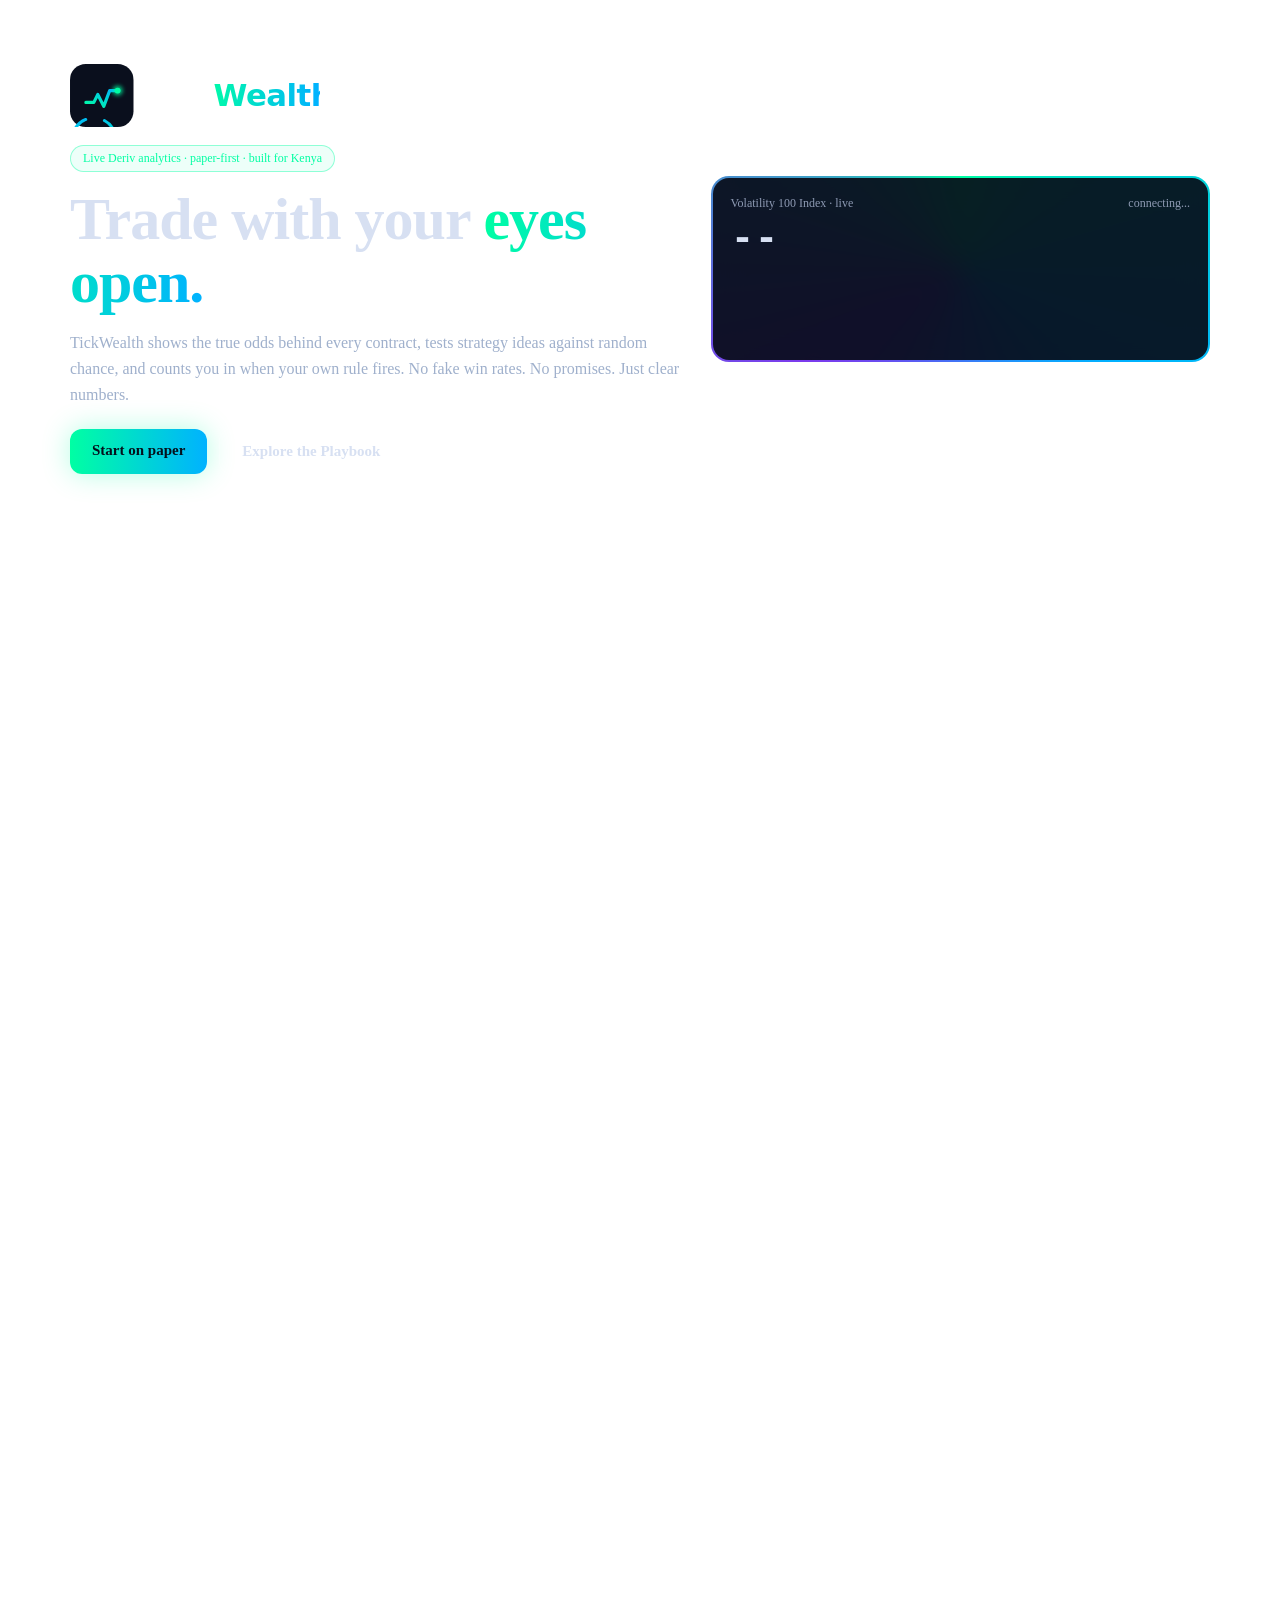
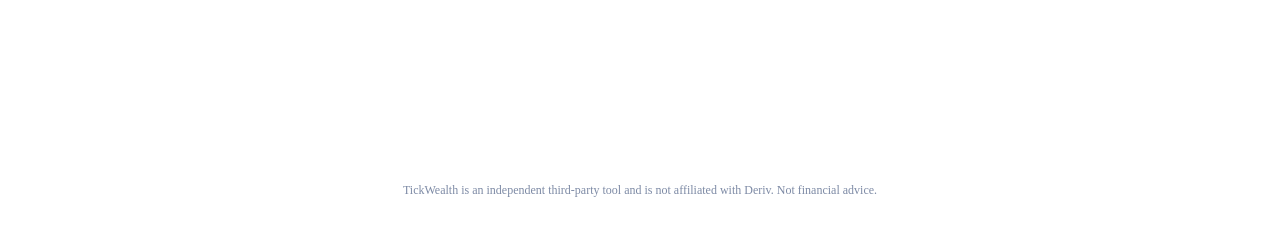
==== index.html @ d08e96c4 "Add files via upload" ====
<!DOCTYPE html>
<html lang="en">
<head>
<meta charset="UTF-8">
<link rel="icon" type="image/svg+xml" href="favicon.svg">
<meta name="viewport" content="width=device-width,initial-scale=1">
<title>TickWealth – Trade with your eyes open</title>
<meta name="description" content="Live Deriv analytics, honest strategy tests and paper-first trading, built for Kenya.">
<link rel="stylesheet" href="core.css">
<style>
.lp{max-width:1140px;margin:0 auto;padding:0 18px 60px;color:#d7e0f2}
.lp h1{font-size:clamp(34px,6vw,60px);line-height:1.05;margin:0 0 14px;letter-spacing:-1px}
.lp h2{font-size:clamp(24px,3.4vw,34px);margin:0 0 8px;letter-spacing:-.5px}
.gr{background:linear-gradient(90deg,#00ffa3,#00b2ff);-webkit-background-clip:text;background-clip:text;color:transparent}
.lp p{color:#9fb0cc;line-height:1.6}
.hero{display:grid;gap:30px;grid-template-columns:1.1fr .9fr;align-items:center;padding:56px 0 40px}
@media(max-width:820px){.hero{grid-template-columns:1fr;padding-top:30px}}
.tag{display:inline-block;padding:5px 12px;border:1px solid rgba(0,255,163,.4);border-radius:99px;color:#00ffa3;font-size:12px;margin-bottom:16px;background:rgba(0,255,163,.07)}
.ctas{display:flex;gap:12px;flex-wrap:wrap;margin-top:22px}
.cta{padding:13px 22px;border-radius:12px;font-weight:700;text-decoration:none;font-size:15px;transition:.2s}
.cta.p{background:linear-gradient(90deg,#00ffa3,#00b2ff);color:#04101c;box-shadow:0 0 28px rgba(0,255,163,.3)}
.cta.s{border:1px solid rgba(255,255,255,.22);color:#d7e0f2;background:rgba(255,255,255,.04)}
.cta:hover{transform:translateY(-2px)}
.live{position:relative;border-radius:18px;padding:2px;background:conic-gradient(from var(--a,0deg),#00ffa3,#00b2ff,#7c3aed,#00ffa3);animation:spin 6s linear infinite}
@property --a{syntax:'<angle>';inherits:false;initial-value:0deg}
@keyframes spin{to{--a:360deg}}
.live>div{border-radius:16px;background:rgba(8,12,24,.92);padding:18px;backdrop-filter:blur(14px)}
.lv-h{display:flex;justify-content:space-between;font-size:12px;color:#8e9ab3}
#lpSpot{font:700 40px ui-monospace,Consolas,monospace;margin:6px 0}#lpSpot.up{color:#00ffa3}#lpSpot.dn{color:#ff3b69}
.dg{display:grid;grid-template-columns:repeat(10,1fr);gap:5px;margin-top:10px}
.dg i{font-style:normal;text-align:center;padding:6px 0;border-radius:8px;border:1px solid rgba(255,255,255,.12);font:12px ui-monospace,monospace;transition:.8s}
.dg i.h{background:rgba(0,255,163,.25);border-color:#00ffa3;box-shadow:0 0 14px #00ffa3;transition:none}
.grid{display:grid;gap:14px;grid-template-columns:repeat(auto-fit,minmax(240px,1fr))}
.gc{display:block;text-decoration:none;color:inherit;padding:18px;border-radius:16px;border:1px solid rgba(255,255,255,.1);background:rgba(255,255,255,.04);backdrop-filter:blur(10px);transition:.25s}
.gc:hover{transform:translateY(-4px);border-color:#00b2ff;box-shadow:0 10px 30px rgba(0,178,255,.18)}
.gc b{display:block;font-size:16px;margin:6px 0 4px;color:#fff}.gc span{font-size:13px;color:#9fb0cc}.gc em{font-style:normal;font-size:22px}
.sec{padding:34px 0}.st{display:grid;gap:14px;grid-template-columns:repeat(auto-fit,minmax(220px,1fr))}
.sn{padding:18px;border-radius:16px;border:1px solid rgba(255,255,255,.1);background:rgba(255,255,255,.04)}
.sn b{display:block;font-size:30px}.stp{counter-reset:s}.stp .sn::before{counter-increment:s;content:"0" counter(s);color:#00b2ff;font:700 13px ui-monospace,monospace}
.risk{border-left:3px solid #ff3b69;padding:12px 16px;background:rgba(255,59,105,.07);border-radius:10px;color:#d7e0f2;font-size:14px}
.rv{opacity:0;transform:translateY(18px);transition:.7s}.rv.in{opacity:1;transform:none}
footer.lpf{text-align:center;color:#7d8aa5;font-size:12px;padding:30px 18px}
</style>
</head>
<body>
<div id="top"></div>
<div id="app">
<main class="lp">
  <section class="hero">
    <div>
      <img src="logo.svg" alt="TickWealth" width="250" height="64" style="display:block;margin-bottom:18px;max-width:100%;height:auto"><span class="tag">Live Deriv analytics · paper-first · built for Kenya</span>
      <h1>Trade with your <span class="gr">eyes open.</span></h1>
      <p>TickWealth shows the true odds behind every contract, tests strategy ideas against random chance, and counts you in when your own rule fires. No fake win rates. No promises. Just clear numbers.</p>
      <div class="ctas"><a class="cta p" href="rise-fall.html">Start on paper</a><a class="cta s" href="playbook.html">Explore the Playbook</a></div>
    </div>
    <div class="live"><div>
      <div class="lv-h"><span id="lpMkt">Volatility 100 Index · live</span><span id="lpSt">connecting...</span></div>
      <div id="lpSpot">--</div>
      <svg id="lpSp" viewBox="0 0 300 60" width="100%" height="60" role="img" aria-label="Live price line"></svg>
      <div class="dg" id="lpDg" aria-label="Last digit"></div>
    </div></div>
  </section>

  <section class="sec rv"><h2>Everything you need, <span class="gr">one terminal</span></h2><p>Every page shares the same live data and the same risk limits.</p>
    <div class="grid">
      <a class="gc" href="rise-fall.html"><em>📈</em><b>Rise / Fall</b><span>Live candles and one-tap trades.</span></a>
      <a class="gc" href="over-under.html"><em>🎯</em><b>Over / Under</b><span>Barrier odds with live payout.</span></a>
      <a class="gc" href="even-odd.html"><em>⚖️</em><b>Even / Odd</b><span>Parity share against the true 50%.</span></a>
      <a class="gc" href="matches-differs.html"><em>🔢</em><b>Matches / Differs</b><span>Digit frequency circles in real time.</span></a>
      <a class="gc" href="analyzer.html"><em>🔬</em><b>Analyzer</b><span>Volatility, streaks and digit heatmaps.</span></a>
      <a class="gc" href="playbook.html"><em>📘</em><b>Playbook</b><span>10 entry rules with a countdown and a random-chance test.</span></a>
      <a class="gc" href="bots-library.html"><em>🤖</em><b>Bots</b><span>Rule-based bots, paper first, with stop-loss.</span></a>
      <a class="gc" href="insight.html"><em>🧪</em><b>Insight Lab</b><span>Randomness tests, an AI Truth Test and a risk simulator.</span></a>
      <a class="gc" href="settings.html"><em>🛡️</em><b>Settings</b><span>Stake, stop-loss and account limits.</span></a>
    </div></section>

  <section class="sec rv"><h2>The <span class="gr">honest</span> difference</h2>
    <div class="st">
      <div class="sn"><b class="gr">True odds</b><p>Every trade shows the real chance of winning and the break-even rate the payout needs.</p></div>
      <div class="sn"><b class="gr">Tested vs chance</b><p>Strategies run against 200 random-entry runs, so luck does not pass for skill.</p></div>
      <div class="sn"><b class="gr">Advisor</b><p>A built-in Advisor gives probabilities and a rule countdown. It never claims to predict the next tick.</p></div>
      <div class="sn"><b class="gr">Risk limits</b><p>Max stake, session stop-loss and a demo-first account check on every trade.</p></div>
    </div></section>

  <section class="sec rv"><h2>How it <span class="gr">works</span></h2>
    <div class="st stp">
      <div class="sn"><p><b style="font-size:16px">Pick a market</b>Any Volatility, Boom or Crash index, streaming live.</p></div>
      <div class="sn"><p><b style="font-size:16px">Read the odds</b>See the true chance, payout and expected result.</p></div>
      <div class="sn"><p><b style="font-size:16px">Arm a rule</b>Choose an entry rule and get a countdown when it fires.</p></div>
      <div class="sn"><p><b style="font-size:16px">Practice first</b>Paper trade, then demo, and only then consider real money.</p></div>
    </div></section>

  <div class="risk rv"><b>Risk warning.</b> Deriv synthetic-index ticks are random. Statistics describe the past and cannot predict the next tick, and trading can lose your whole stake. Only trade money you can afford to lose.</div>
</main>
<footer class="lpf">TickWealth is an independent third-party tool and is not affiliated with Deriv. Not financial advice.</footer>
</div>
<script src="config.js"></script>
<script src="core.js"></script>
<script>
TW.mountTop({active:'index'});
const $=i=>document.getElementById(i), dg=$('lpDg');
for(let i=0;i<10;i++){const e=document.createElement('i');e.textContent=i;dg.appendChild(e)}
function draw(f){
  const p=f.prices.slice(-60);if(p.length<2)return;
  const q=p[p.length-1],up=q>=p[p.length-2],lo=Math.min(...p),r=(Math.max(...p)-lo)||1;
  $('lpSpot').textContent=q.toFixed(f.pip);$('lpSpot').className=up?'up':'dn';
  const pl=document.createElementNS('http://www.w3.org/2000/svg','polyline');
  pl.setAttribute('points',p.map((y,i)=>(i/(p.length-1)*300).toFixed(1)+','+(54-(y-lo)/r*48).toFixed(1)).join(' '));
  pl.setAttribute('fill','none');pl.setAttribute('stroke',up?'#00ffa3':'#ff3b69');pl.setAttribute('stroke-width','2');
  $('lpSp').textContent='';$('lpSp').appendChild(pl);
  dg.querySelectorAll('.h').forEach(x=>x.classList.remove('h'));const d=dg.children[f.digits[f.digits.length-1]];void d.offsetWidth;d.classList.add('h');
}
TW.tickFeed('R_100',{primary:false,count:80,onStatus:s=>{$('lpSt').textContent=s==='live'?'● live':s},onHistory:draw,onTick:draw});
const io=new IntersectionObserver(es=>es.forEach(e=>{if(e.isIntersecting){e.target.classList.add('in');io.unobserve(e.target)}}),{threshold:.12});
document.querySelectorAll('.rv').forEach(e=>io.observe(e));
</script>
</body>
</html>
---- core.css ----
/* Site configuration — edit this file, not the pages. */
window.TW_CONFIG = {
  // Premium bots / M-Pesa. Leave false until you have a real backend (see README.md).
  // While false, every bot is free and no payment UI is shown.
  paymentsEnabled: false,
  mpesaApi: '',            // e.g. 'https://api.yoursite.com'  (must implement POST /stkpush and GET /status — see README)
  priceKES: 1500,
  // AI coach. Leave '' to use the built-in on-device explainer. For full AI answers, run server/ai-proxy.js
  // and put its URL here, e.g. 'https://ai.yoursite.com/ai'. The API key stays on that server.
  aiEndpoint: '',
  freeBots: ['phantom', 'raptor']
};
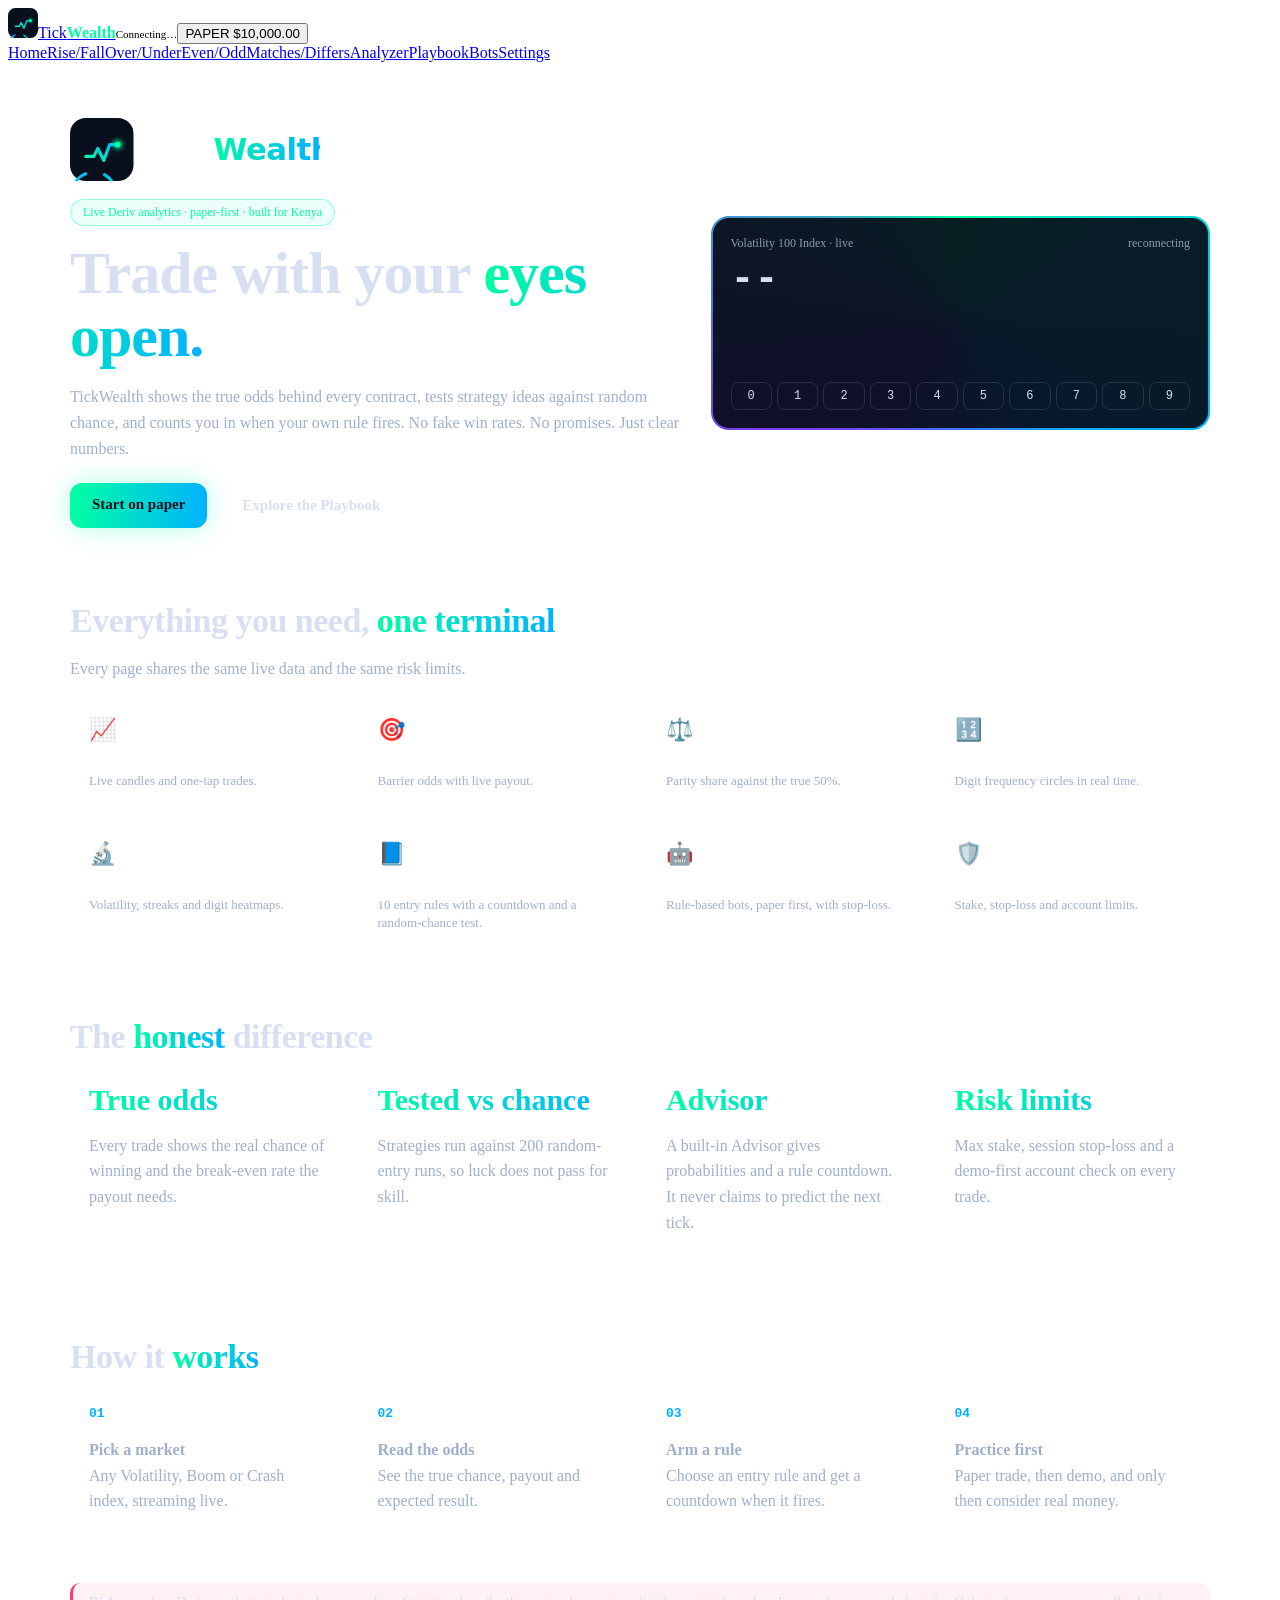
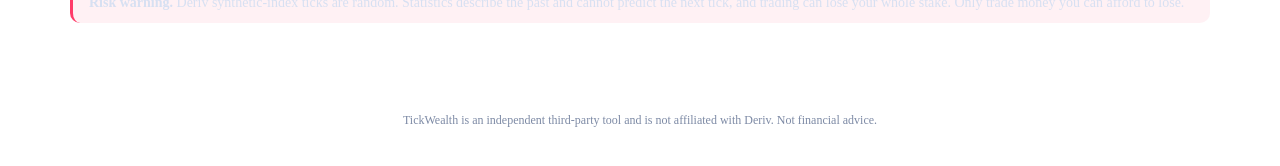
==== commit 32b33780: "Add files via upload" ====
--- a/index.html
+++ b/index.html
@@ -70,7 +70,6 @@
       <a class="gc" href="analyzer.html"><em>🔬</em><b>Analyzer</b><span>Volatility, streaks and digit heatmaps.</span></a>
       <a class="gc" href="playbook.html"><em>📘</em><b>Playbook</b><span>10 entry rules with a countdown and a random-chance test.</span></a>
       <a class="gc" href="bots-library.html"><em>🤖</em><b>Bots</b><span>Rule-based bots, paper first, with stop-loss.</span></a>
-      <a class="gc" href="insight.html"><em>🧪</em><b>Insight Lab</b><span>Randomness tests, an AI Truth Test and a risk simulator.</span></a>
       <a class="gc" href="settings.html"><em>🛡️</em><b>Settings</b><span>Stake, stop-loss and account limits.</span></a>
     </div></section>
 
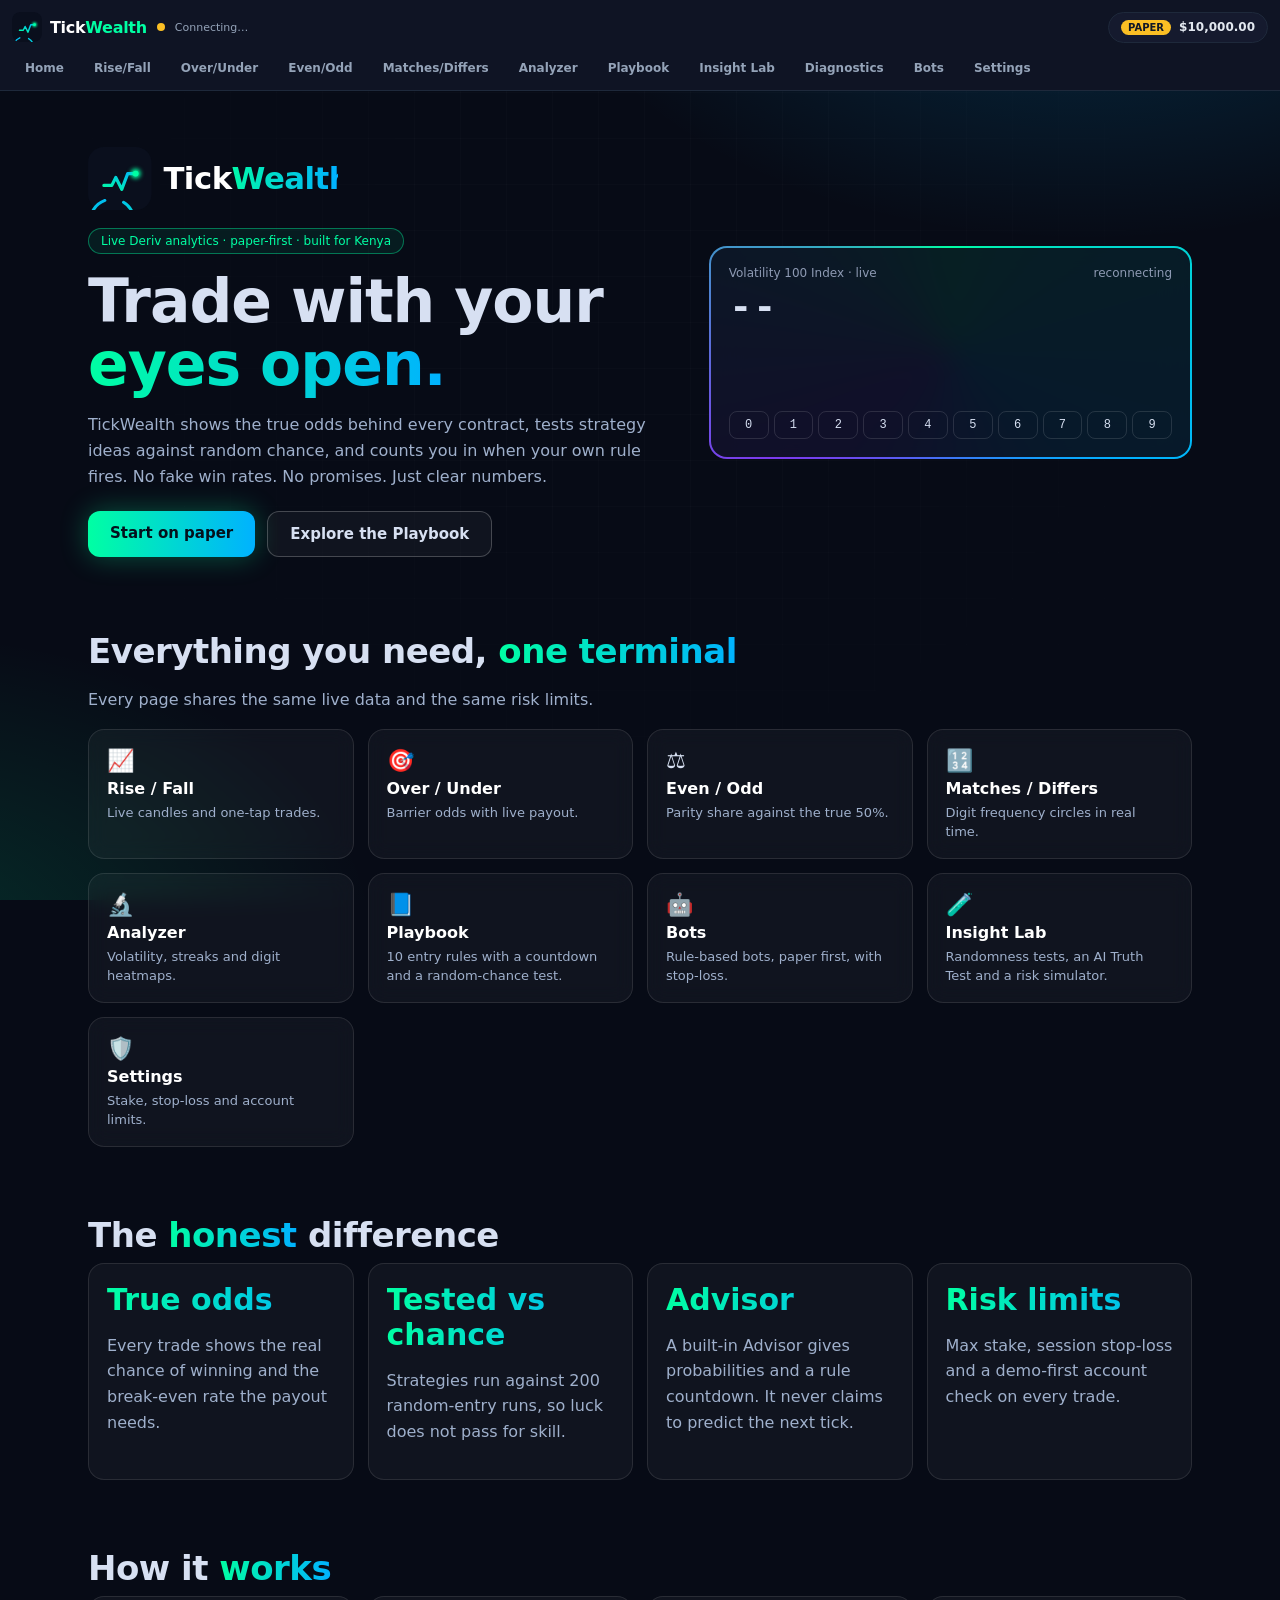
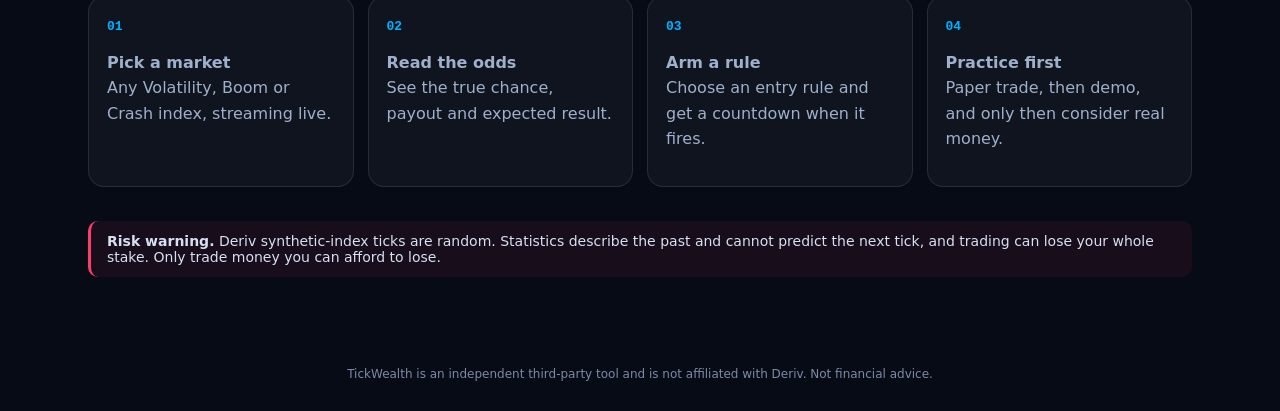
==== commit d885e648: "Add files via upload" ====
--- a/index.html
+++ b/index.html
@@ -70,6 +70,7 @@
       <a class="gc" href="analyzer.html"><em>🔬</em><b>Analyzer</b><span>Volatility, streaks and digit heatmaps.</span></a>
       <a class="gc" href="playbook.html"><em>📘</em><b>Playbook</b><span>10 entry rules with a countdown and a random-chance test.</span></a>
       <a class="gc" href="bots-library.html"><em>🤖</em><b>Bots</b><span>Rule-based bots, paper first, with stop-loss.</span></a>
+      <a class="gc" href="insight.html"><em>🧪</em><b>Insight Lab</b><span>Randomness tests, an AI Truth Test and a risk simulator.</span></a>
       <a class="gc" href="settings.html"><em>🛡️</em><b>Settings</b><span>Stake, stop-loss and account limits.</span></a>
     </div></section>
 
--- a/core.css
+++ b/core.css
@@ -1,12 +1,170 @@
-/* Site configuration — edit this file, not the pages. */
-window.TW_CONFIG = {
-  // Premium bots / M-Pesa. Leave false until you have a real backend (see README.md).
-  // While false, every bot is free and no payment UI is shown.
-  paymentsEnabled: false,
-  mpesaApi: '',            // e.g. 'https://api.yoursite.com'  (must implement POST /stkpush and GET /status — see README)
-  priceKES: 1500,
-  // AI coach. Leave '' to use the built-in on-device explainer. For full AI answers, run server/ai-proxy.js
-  // and put its URL here, e.g. 'https://ai.yoursite.com/ai'. The API key stays on that server.
-  aiEndpoint: '',
-  freeBots: ['phantom', 'raptor']
-};
+:root{--bg:#070a14;--p1:#0f1424;--p2:#151a2e;--line:#1e293b;--tx:#e2e8f0;--mut:#94a3b8;--dim:#64748b;--gold:#fbbf24;--green:#10b981;--red:#ef4444;--violet:#8b5cf6;--cyan:#06b6d4;--acc:#fbbf24;--ink:#111827}
+body.t-green{--acc:#10b981;--ink:#fff}
+body.t-cyan{--acc:#06b6d4;--ink:#fff}
+body.t-violet{--acc:#8b5cf6;--ink:#fff}
+body.t-red{--acc:#ef4444;--ink:#fff}
+body.t-pink{--acc:#ec4899;--ink:#fff}
+*{box-sizing:border-box;font-family:Inter,system-ui,-apple-system,"Segoe UI",Roboto,Arial,sans-serif}
+html,body{margin:0}
+body{background:var(--bg);color:var(--tx);min-height:100vh;-webkit-text-size-adjust:100%}
+a{color:var(--acc)}
+.mut{color:var(--mut)}.dim{color:var(--dim)}.mono{font-family:ui-monospace,SFMono-Regular,Menlo,Consolas,monospace}
+button{font:inherit;cursor:pointer}
+/* top bar */
+.top{position:sticky;top:0;z-index:50;background:var(--p1);border-bottom:1px solid var(--line)}
+.top-row{display:flex;align-items:center;gap:10px;padding:8px 12px;min-height:54px;flex-wrap:wrap}
+.brand{display:flex;align-items:center;gap:8px;text-decoration:none;color:var(--acc);font-weight:800;font-size:14px}
+.brand i{width:28px;height:28px;border-radius:8px;background:linear-gradient(135deg,#fbbf24,#f59e0b);color:#111827;display:grid;place-items:center;font-style:normal;font-weight:800}
+.sel{background:var(--p2);color:var(--tx);border:1px solid var(--line);border-radius:20px;padding:8px 12px;font-size:12px;font-weight:700;max-width:230px}
+.sel:focus{outline:2px solid var(--acc)}
+.spacer{flex:1}
+.pill{display:inline-flex;align-items:center;gap:8px;background:var(--p2);border:1px solid var(--line);color:var(--tx);border-radius:20px;padding:7px 12px;font-size:12px;font-weight:800}
+.pill:hover{border-color:var(--acc)}
+.dot{width:8px;height:8px;border-radius:50%;background:var(--dim);display:inline-block}
+.dot.live{background:var(--green);box-shadow:0 0 8px var(--green)}.dot.connecting,.dot.reconnecting{background:var(--gold)}.dot.offline,.dot.error{background:var(--red)}
+.badge{font-size:10px;font-weight:800;padding:2px 7px;border-radius:10px;background:var(--gold);color:#111827}
+.badge.live{background:var(--red);color:#fff}.badge.demo{background:var(--green);color:#fff}
+.nav{display:flex;gap:4px;overflow-x:auto;padding:0 12px 8px;scrollbar-width:none}
+.nav::-webkit-scrollbar{display:none}
+.nav a{white-space:nowrap;text-decoration:none;color:var(--mut);font-size:12px;font-weight:700;padding:6px 12px;border-radius:16px;border:1px solid transparent}
+.nav a:hover{color:var(--tx)}.nav a.on{background:var(--acc);color:var(--ink)}
+/* layout */
+.layout{display:grid;grid-template-columns:minmax(0,1fr) 370px;min-height:calc(100vh - 100px)}
+.left{padding:14px;background:radial-gradient(900px 500px at 50% -20%,#1a2140 0%,#070a14 60%);min-width:0}
+.side{background:var(--p1);border-left:1px solid var(--line);min-width:0}
+.panel{margin:10px;background:var(--p2);border:1px solid var(--line);border-radius:14px;padding:12px}
+.h{font-size:11px;font-weight:800;color:var(--acc);letter-spacing:.4px}
+.sub{font-size:11px;color:var(--mut);margin-top:4px;line-height:1.5}
+@media(max-width:900px){.layout{grid-template-columns:1fr}.side{border-left:0;border-top:1px solid var(--line)}}
+/* segmented tabs */
+.seg{display:grid;grid-auto-flow:column;grid-auto-columns:1fr;gap:6px;background:var(--p1);border:1px solid var(--line);border-radius:12px;padding:4px;margin-top:8px}
+.seg button{border:0;background:transparent;color:var(--dim);padding:11px 6px;border-radius:9px;font-weight:800;font-size:13px}
+.seg button.active{background:var(--acc);color:var(--ink)}
+.seg button.active.neg{background:var(--red);color:#fff}
+.seg button.active.alt{background:var(--violet);color:#fff}
+/* digit circles */
+.d-grid{display:grid;grid-template-columns:repeat(5,1fr);gap:14px;margin-top:16px;max-width:760px}
+@media(max-width:520px){.d-grid{gap:9px}}
+.circle{aspect-ratio:1;border-radius:50%;display:flex;flex-direction:column;align-items:center;justify-content:center;border:3px solid transparent;box-shadow:0 4px 16px #0006;position:relative;transition:transform .2s,opacity .2s}
+.circle .num{font-size:clamp(20px,4.5vw,32px);font-weight:800;color:#fff;text-shadow:0 1px 3px #0008;line-height:1}
+.circle .pct{font-size:clamp(9px,1.8vw,11px);font-weight:800;color:#fff;margin-top:3px}
+.circle .hits{font-size:clamp(7px,1.4vw,8px);color:#fff;opacity:.9}
+.circle.sel{transform:scale(1.08);border-color:var(--acc);box-shadow:0 0 22px var(--acc),0 0 0 3px #ffffff22;z-index:2}
+.circle.dim{opacity:.38}
+.circle[data-tag]::after{content:attr(data-tag);position:absolute;top:-9px;background:var(--acc);color:var(--ink);font-size:8px;font-weight:800;padding:2px 6px;border-radius:10px;white-space:nowrap}
+/* scan bar */
+.scanbar{flex-wrap:wrap;margin-top:18px;border-radius:12px;display:flex;align-items:center;padding:10px 12px;gap:10px;background:linear-gradient(90deg,var(--acc),#0000 220%),var(--p2);border:1px solid var(--acc)}
+.scanbar .t{flex:1;font-size:12px;font-weight:700;line-height:1.45;color:var(--tx)}
+.sig{display:inline-block;padding:2px 8px;border-radius:10px;font-weight:800;font-size:12px;color:#fff}
+.sig.g{background:#059669}.sig.y{background:#b45309}.sig.r{background:#b91c1c}
+.btn{border:0;border-radius:12px;padding:10px 14px;font-weight:800;font-size:12px;background:var(--acc);color:var(--ink)}
+.btn.ghost{background:var(--p1);color:var(--mut);border:1px solid var(--line)}
+.btn.red{background:var(--red);color:#fff}
+.btn.full{width:100%}
+.btn:disabled{opacity:.45;cursor:not-allowed}
+.btn:active{transform:scale(.98)}
+.notice{margin-top:14px;font-size:11px;color:var(--dim);line-height:1.5;border-left:3px solid var(--line);padding-left:10px;max-width:760px}
+/* controls */
+.lbl{font-size:10px;color:var(--mut);font-weight:800;margin-top:12px;letter-spacing:.3px}
+.bgrid{display:grid;grid-template-columns:repeat(5,1fr);gap:6px;margin-top:8px}
+.b{padding:11px 0;border-radius:10px;border:2px solid transparent;color:#fff;font-weight:800;text-align:center;font-size:14px;user-select:none;cursor:pointer;transition:.15s}
+.b.active{border-color:#fff;box-shadow:0 0 0 3px #ffffff33;transform:scale(1.07)}
+.b.off{opacity:.25;cursor:not-allowed}
+.ctrl{display:flex;align-items:center;gap:6px;margin-top:10px;background:var(--p1);border:1px solid var(--line);border-radius:11px;padding:5px}
+.ctrl button{width:38px;height:38px;border-radius:9px;border:1px solid var(--line);background:var(--p2);color:var(--acc);font-weight:800;font-size:18px}
+.ctrl input,.ctrl select{flex:1;min-width:0;background:transparent;border:0;color:#fff;font-weight:800;text-align:center;outline:none;font-size:15px}
+.ctrl select{background:var(--p1);text-align:left;padding:8px}
+.ctrl .u{font-size:11px;color:var(--dim);min-width:40px}
+.quote{margin-top:10px;font-size:12px;color:var(--mut);display:flex;justify-content:space-between;gap:8px}
+.quote b{color:var(--tx)}
+.buy{width:100%;padding:15px;border:0;border-radius:12px;font-weight:800;margin-top:12px;font-size:15px;background:var(--acc);color:var(--ink)}
+.buy small{display:block;font-size:11px;font-weight:700;opacity:.85;margin-top:2px}
+.buy.neg{background:var(--red);color:#fff}.buy.alt{background:var(--violet);color:#fff}
+.buy:disabled{opacity:.5;cursor:not-allowed}
+.switch{display:flex;align-items:center;justify-content:space-between;gap:10px;margin-top:10px;font-size:12px;font-weight:700}
+.switch input{width:20px;height:20px;accent-color:var(--acc)}
+.inp{width:100%;padding:10px;border-radius:9px;border:1px solid var(--line);background:#070a14;color:#fff;font-size:13px;margin-top:6px}
+.inp:focus{outline:2px solid var(--acc)}
+/* trade log */
+.tl{margin-top:8px;display:flex;flex-direction:column;gap:6px;max-height:260px;overflow:auto}
+.tl .row{background:var(--p1);border:1px solid var(--line);border-radius:10px;padding:8px 10px;font-size:11px;display:flex;justify-content:space-between;gap:8px}
+.tl .row.won{border-color:#059669}.tl .row.lost{border-color:#b91c1c}
+.tl .p.w{color:var(--green)}.tl .p.l{color:var(--red)}
+.stats{display:grid;grid-template-columns:repeat(3,1fr);gap:6px;margin-top:8px;text-align:center}
+.stats div{background:var(--p1);border:1px solid var(--line);border-radius:10px;padding:7px;font-size:10px;color:var(--dim)}
+.stats b{display:block;font-size:14px;color:var(--tx)}
+/* chart */
+.chartbox{position:relative;height:56vh;min-height:320px;border:1px solid var(--line);border-radius:14px;overflow:hidden;background:#070a14}
+.chartbox canvas{position:absolute;inset:0;width:100%;height:100%;touch-action:none}
+.chartbar{display:flex;gap:6px;flex-wrap:wrap;align-items:center;margin-bottom:10px}
+.chartbar .btn{padding:7px 11px}
+.chartbar .btn.active{background:var(--acc);color:var(--ink)}
+.chartbar .btn:not(.active){background:var(--p2);color:var(--mut);border:1px solid var(--line)}
+/* modal + toast */
+.ov{position:fixed;inset:0;background:#000b;display:flex;align-items:center;justify-content:center;z-index:200;padding:14px}
+.modal{background:var(--p2);border:1px solid var(--line);border-radius:16px;padding:18px;width:100%;max-width:420px;max-height:92vh;overflow:auto}
+.modal h3{margin:0 0 6px;font-size:16px}
+.modal .row{display:flex;gap:8px;margin-top:14px}.modal .row .btn{flex:1}
+.toasts{position:fixed;left:50%;bottom:18px;transform:translateX(-50%);z-index:300;display:flex;flex-direction:column;gap:8px;align-items:center;width:calc(100% - 24px);max-width:420px;pointer-events:none}
+.toast{background:var(--p2);border:1px solid var(--line);padding:11px 14px;border-radius:12px;font-size:12px;font-weight:700;box-shadow:0 10px 30px #000a;width:100%}
+.toast.ok{border-color:var(--green)}.toast.err{border-color:var(--red)}
+.warn{background:#7f1d1d33;border:1px solid #b91c1c;color:#fecaca;border-radius:10px;padding:9px 11px;font-size:11px;line-height:1.5;margin-top:10px}
+.foot{padding:18px 14px 28px;text-align:center;font-size:11px;color:var(--dim);line-height:1.6;max-width:900px;margin:0 auto}
+/* cards (index, bots) */
+.wrap{max-width:1180px;margin:0 auto;padding:16px}
+.card{background:var(--p2);border:1px solid var(--line);border-radius:14px;padding:16px}
+.grid3{display:grid;grid-template-columns:repeat(3,1fr);gap:12px}
+@media(max-width:860px){.grid3{grid-template-columns:1fr 1fr}}@media(max-width:560px){.grid3{grid-template-columns:1fr}}
+.pillar{display:block;text-decoration:none;color:var(--tx);border-radius:14px;padding:18px;border:1px solid var(--line);min-height:128px;transition:.2s}
+.pillar:hover{transform:translateY(-2px);border-color:var(--c)}
+.pillar b{font-size:15px;color:var(--c)}
+.pillar p{margin:8px 0 0;font-size:12px;color:var(--mut);line-height:1.5}
+
+/* embed mode (landing page live previews) */
+html.embed .nav,html.embed .brand,html.embed #twAcc,html.embed .foot,html.embed .ai-dock,html.embed .ai-fab{display:none!important}
+html.embed .layout{min-height:calc(100vh - 54px)}
+/* AI coach dock */
+.ai-fab{position:fixed;right:16px;bottom:16px;z-index:150;border:0;border-radius:26px;padding:12px 18px;font-weight:800;font-size:13px;background:var(--acc);color:var(--ink);box-shadow:0 10px 30px #000a}
+.ai-dock{position:fixed;right:16px;bottom:16px;z-index:160;width:380px;max-width:calc(100vw - 24px);height:min(560px,calc(100vh - 32px));background:var(--p1);border:1px solid var(--line);border-radius:18px;box-shadow:0 20px 60px #000c;display:none;flex-direction:column;overflow:hidden}
+.ai-dock.open{display:flex}
+.ai-hd{display:flex;align-items:center;gap:8px;padding:12px 14px;border-bottom:1px solid var(--line);font-weight:800;font-size:13px}
+.ai-hd small{font-weight:600;color:var(--dim);font-size:10px;display:block}
+.ai-hd button{margin-left:auto;background:transparent;border:0;color:var(--mut);font-size:20px;line-height:1}
+.ai-msgs{flex:1;overflow:auto;padding:12px;display:flex;flex-direction:column;gap:10px}
+.ai-m{max-width:92%;padding:9px 12px;border-radius:14px;font-size:12.5px;line-height:1.55;white-space:pre-wrap;word-wrap:break-word}
+.ai-m.u{align-self:flex-end;background:var(--acc);color:var(--ink);border-bottom-right-radius:4px}
+.ai-m.a{align-self:flex-start;background:var(--p2);border:1px solid var(--line);border-bottom-left-radius:4px}
+.ai-m a{color:var(--acc)}
+.ai-chips{display:flex;gap:6px;flex-wrap:wrap;padding:0 12px 8px}
+.ai-chips button{background:var(--p2);border:1px solid var(--line);color:var(--mut);border-radius:14px;padding:6px 10px;font-size:11px;font-weight:700}
+.ai-chips button:hover{border-color:var(--acc);color:var(--tx)}
+.ai-in{display:flex;gap:8px;padding:10px 12px;border-top:1px solid var(--line)}
+.ai-in input{flex:1;min-width:0;background:#070a14;border:1px solid var(--line);border-radius:12px;color:#fff;padding:10px 12px;font-size:13px}
+.ai-in input:focus{outline:2px solid var(--acc)}
+.ai-note{font-size:10px;color:var(--dim);padding:0 14px 8px;line-height:1.4}
+@media(max-width:560px){.ai-dock{right:0;bottom:0;width:100vw;max-width:100vw;height:78vh;border-radius:18px 18px 0 0}}
+@media(prefers-reduced-motion:reduce){*{transition:none!important;animation:none!important}}
+
+/* ===== Shared look across every page (added with the new landing page) ===== */
+html{background:#070b16}
+body{background:transparent!important;-webkit-font-smoothing:antialiased}
+body::before{content:"";position:fixed;inset:0;z-index:-2;pointer-events:none;
+  background:radial-gradient(900px 520px at 85% -8%,rgba(0,178,255,.20),transparent 60%),radial-gradient(800px 520px at -8% 105%,rgba(0,255,163,.14),transparent 60%),#070b16}
+body::after{content:"";position:fixed;inset:0;z-index:-1;pointer-events:none;opacity:.35;
+  background-image:linear-gradient(rgba(255,255,255,.05) 1px,transparent 1px),linear-gradient(90deg,rgba(255,255,255,.05) 1px,transparent 1px);
+  background-size:46px 46px;-webkit-mask-image:radial-gradient(ellipse at 50% 30%,#000 25%,transparent 75%);mask-image:radial-gradient(ellipse at 50% 30%,#000 25%,transparent 75%)}
+.top{backdrop-filter:blur(14px);-webkit-backdrop-filter:blur(14px)}
+:focus-visible{outline:2px solid #00b2ff;outline-offset:2px}
+@media(prefers-reduced-motion:reduce){*{animation:none!important;transition:none!important}}
+
+/* digit ranks + moving cursor */
+.d-grid{position:relative}
+.circle.rk-r1{background:#00e08a}.circle.rk-r2{background:#17b66f}.circle.rk-r3{background:#2d8f63}
+.circle.rk-l1{background:#ff3b69}.circle.rk-l2{background:#ff7a3d}.circle.rk-l3{background:#f5b83d}.circle.rk-n{background:#39425a}
+.circle.ns{filter:saturate(.45) brightness(.85)}
+.circle .rk{position:absolute;bottom:-8px;background:#0a0f1d;border:1px solid rgba(255,255,255,.45);color:#fff;font-size:9px;font-weight:800;padding:1px 6px;border-radius:9px}
+.lgd{grid-column:1/-1;font-size:11px;color:#9fb0cc;margin-top:8px;line-height:1.5}
+.dcur{position:absolute;left:0;top:0;border:3px solid #fff;border-radius:50%;box-shadow:0 0 18px #fff,0 0 0 4px rgba(255,255,255,.2);pointer-events:none;transition:transform .35s cubic-bezier(.2,.8,.2,1);z-index:3}
+.dcur::before{content:"";position:absolute;left:50%;top:-17px;margin-left:-8px;border:8px solid transparent;border-top-color:#fff}
+
+.brand img{display:block;border-radius:8px}.brand span{color:#fff;font-size:16px;letter-spacing:-.3px}
